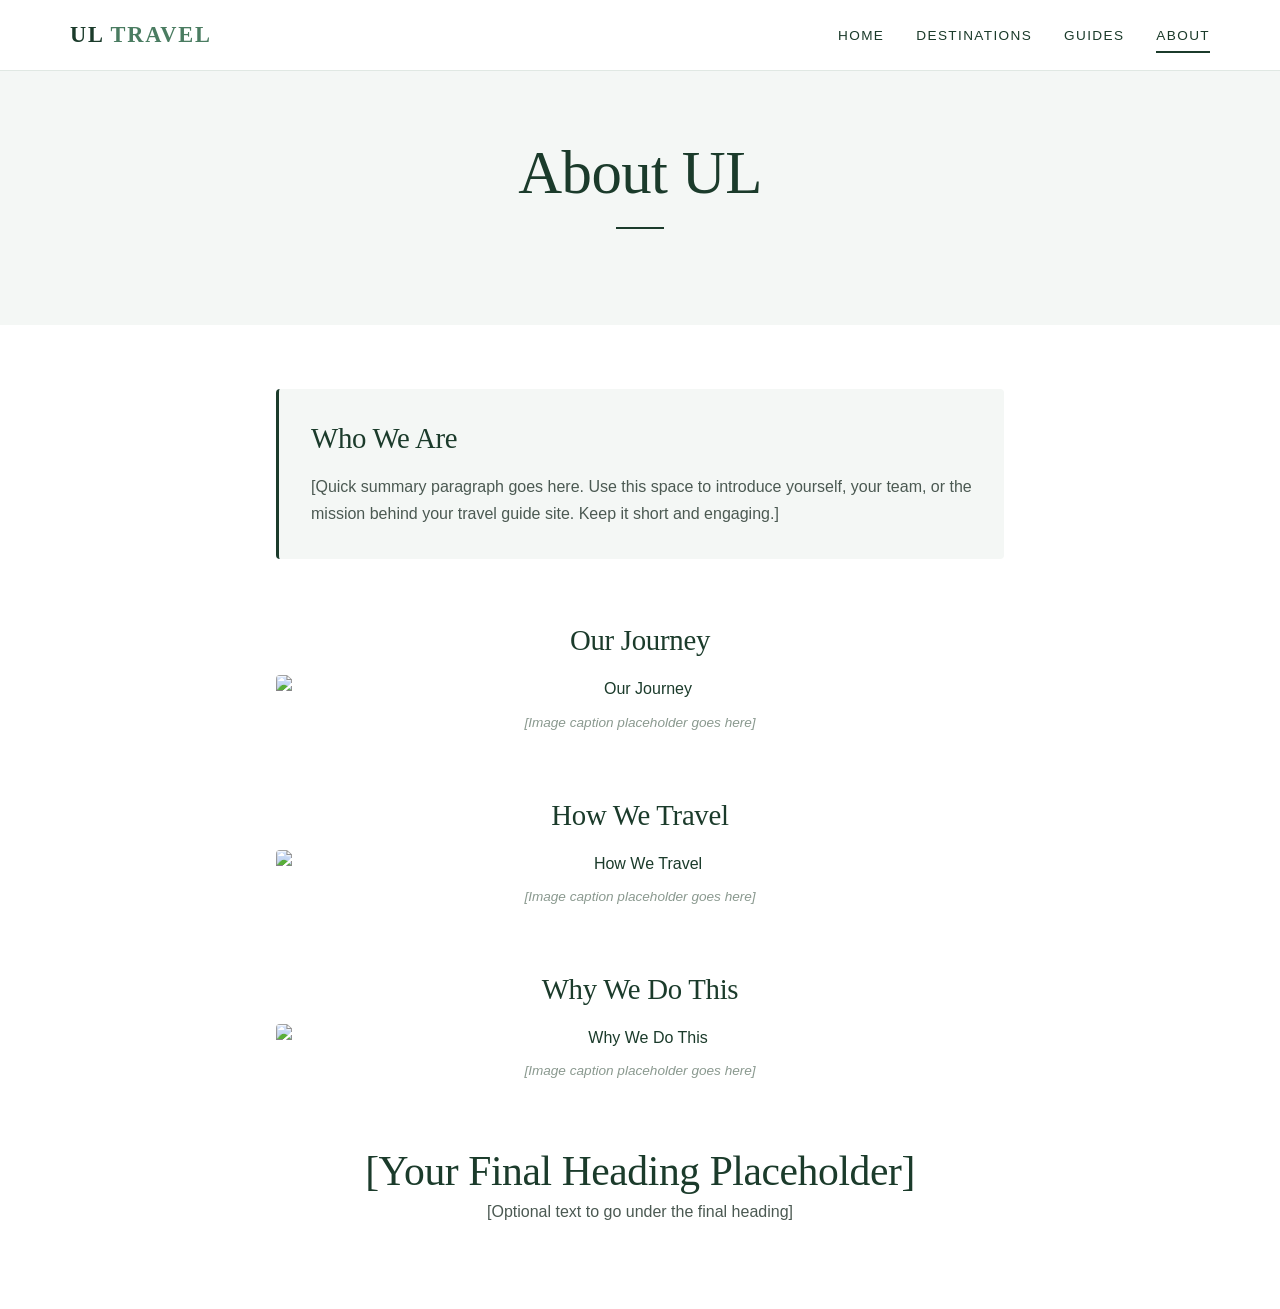
==== about.html @ ec6e269c "Add files via upload" ====
<!DOCTYPE html>
<html lang="en">
<head>
  <meta charset="UTF-8">
  <meta name="viewport" content="width=device-width, initial-scale=1.0">
  <title>About</title>
  <!-- Links back to your dark green theme -->
  <link rel="stylesheet" href="style.css">
  
  <!-- Small custom styles to keep the images and text nicely centered -->
  <style>
    .about-block {
      margin-bottom: var(--space-lg);
      text-align: center;
    }
    
    .about-block img {
      width: 100%;
      max-height: 500px;
      object-fit: cover;
      border-radius: var(--radius);
      margin-bottom: var(--space-xs);
      display: block;
    }

    .about-caption {
      font-size: 0.85rem;
      color: var(--gray-text-light);
      font-style: italic;
    }

    .about-summary {
      background-color: var(--off-white);
      padding: var(--space-md);
      border-radius: var(--radius);
      border-left: 3px solid var(--navy);
      margin-bottom: var(--space-lg);
    }
  </style>
</head>
<body>

  <!-- HEADER / NAVIGATION -->
  <header class="site-header">
    <div class="container site-header__inner">
      <a href="index.html" class="site-logo">UL<span> Travel</span></a>
      <nav>
        <ul class="site-nav">
          <li><a href="index.html">Home</a></li>
          <li><a href="destinations.html">Destinations</a></li>
          <li><a href="guides.html">Guides</a></li>
          <li><a href="about.html" class="active">About</a></li>
        </ul>
      </nav>
    </div>
  </header>

  <!-- PAGE HEADER -->
  <section class="section section--alt">
    <div class="container text-center">
      <h1 class="fade-up">About UL</h1>
      <div class="divider divider--center"></div>
    </div>
  </section>

  <!-- MAIN CONTENT -->
  <section class="section">
    <div class="container container--narrow">
      
      <!-- QUICK SUMMARY -->
      <div class="about-summary">
        <h3 class="mb-sm">Who We Are</h3>
        <p class="mb-0">
          [Quick summary paragraph goes here. Use this space to introduce yourself, your team, or the mission behind your travel guide site. Keep it short and engaging.]
        </p>
      </div>

      <!-- IMAGE BLOCK 1 -->
      <div class="about-block">
        <h3 class="mb-sm">Our Journey</h3>
        <!-- 🖼️ IMAGE PLACEHOLDER 1 -->
        <img src="PATH_TO_IMAGE_1.jpg" alt="Our Journey">
        <!-- 📝 IMAGE CAPTION PLACEHOLDER 1 -->
        <p class="about-caption">[Image caption placeholder goes here]</p>
      </div>

      <!-- IMAGE BLOCK 2 -->
      <div class="about-block">
        <h3 class="mb-sm">How We Travel</h3>
        <!-- 🖼️ IMAGE PLACEHOLDER 2 -->
        <img src="PATH_TO_IMAGE_2.jpg" alt="How We Travel">
        <!-- 📝 IMAGE CAPTION PLACEHOLDER 2 -->
        <p class="about-caption">[Image caption placeholder goes here]</p>
      </div>

      <!-- IMAGE BLOCK 3 -->
      <div class="about-block">
        <h3 class="mb-sm">Why We Do This</h3>
        <!-- 🖼️ IMAGE PLACEHOLDER 3 -->
        <img src="PATH_TO_IMAGE_3.jpg" alt="Why We Do This">
        <!-- 📝 IMAGE CAPTION PLACEHOLDER 3 -->
        <p class="about-caption">[Image caption placeholder goes here]</p>
      </div>

      <!-- FINAL HEADING -->
      <div class="text-center mt-lg">
        <h2>[Your Final Heading Placeholder]</h2>
        <!-- Optional: Add a short paragraph under the final heading if you want -->
        <p class="mt-sm">[Optional text to go under the final heading]</p>
      </div>

    </div>
  </section>

  

</body>
</html>
---- style.css ----
/* ============================================
   TRAVEL GUIDE — Minimalistic Dark Green & White Theme
   External Stylesheet (With Top Bar)
   ============================================ */

/* ---------- CSS Reset & Base ---------- */
*,
*::before,
*::after {
  margin: 0;
  padding: 0;
  box-sizing: border-box;
}

:root {
  /* Colors - Semi-Dark Green Palette */
  --navy: #1b3b2b; /* Main Dark Green */
  --navy-light: #2a5340; /* Lighter Green */
  --navy-muted: #4a7c61; /* Muted/Sage Green */
  --white: #ffffff;
  --off-white: #f4f7f5; /* Very subtle green-tinted white */
  --gray-light: #e0e8e3; /* Green-tinted light gray */
  --gray-text: #4b5952; /* Green-tinted text gray */
  --gray-text-light: #8a998f; /* Green-tinted light text */

  /* Typography */
  --font-heading: 'Georgia', 'Times New Roman', serif;
  --font-body: 'Inter', 'Helvetica Neue', Arial, sans-serif;

  /* Spacing */
  --space-xs: 0.5rem;
  --space-sm: 1rem;
  --space-md: 2rem;
  --space-lg: 4rem;
  --space-xl: 6rem;

  /* Misc */
  --radius: 4px;
  --transition: 0.3s ease;
}

html {
  font-size: 16px;
  scroll-behavior: smooth;
}

body {
  font-family: var(--font-body);
  font-size: 1rem;
  line-height: 1.7;
  color: var(--navy);
  background-color: var(--white);
  -webkit-font-smoothing: antialiased;
  -moz-osx-font-smoothing: grayscale;
}

/* ---------- Typography ---------- */
h1, h2, h3, h4, h5, h6 {
  font-family: var(--font-heading);
  font-weight: 400;
  line-height: 1.25;
  color: var(--navy);
  letter-spacing: -0.01em;
}

h1 { font-size: clamp(2.2rem, 5vw, 3.8rem); }
h2 { font-size: clamp(1.8rem, 3.5vw, 2.6rem); }
h3 { font-size: clamp(1.4rem, 2.5vw, 1.8rem); }
h4 { font-size: 1.2rem; }

p {
  margin-bottom: 1.25rem;
  color: var(--gray-text);
}

a {
  color: var(--navy);
  text-decoration: none;
  transition: color var(--transition);
}

a:hover {
  color: var(--navy-muted);
}

/* ---------- Layout ---------- */
.container {
  width: 100%;
  max-width: 1140px;
  margin: 0 auto;
  padding: 0 var(--space-sm);
}

.container--narrow {
  max-width: 760px;
}

.section {
  padding: var(--space-lg) 0;
}

.section--alt {
  background-color: var(--off-white);
}

/* ---------- Top Bar (Screenshot Style) ---------- */
.top-bar {
  background-color: var(--navy);
  border-bottom: 1px solid rgba(255, 255, 255, 0.1);
  padding: 1rem 0;
}

.top-bar__inner {
  display: flex;
  align-items: center;
  gap: 1.25rem;
}

.top-bar__back {
  display: flex;
  align-items: center;
  justify-content: center;
  width: 36px;
  height: 36px;
  border-radius: 50%;
  background-color: rgba(255, 255, 255, 0.05);
  color: var(--white);
  transition: background-color var(--transition);
}

.top-bar__back:hover {
  background-color: rgba(255, 255, 255, 0.15);
}

.top-bar__text {
  display: flex;
  flex-direction: column;
  line-height: 1.2;
}

.top-bar__title {
  font-family: var(--font-body);
  font-size: 1.1rem;
  font-weight: 600;
  color: var(--white);
  margin: 0;
}

.top-bar__subtitle {
  font-size: 0.85rem;
  color: rgba(255, 255, 255, 0.6);
  margin-top: 2px;
}

/* ---------- Header / Navigation ---------- */
.site-header {
  position: sticky;
  top: 0;
  z-index: 100;
  background-color: var(--white);
  border-bottom: 1px solid var(--gray-light);
  backdrop-filter: blur(8px);
}

.site-header__inner {
  display: flex;
  align-items: center;
  justify-content: space-between;
  padding: var(--space-sm) 0;
}

.site-logo {
  font-family: var(--font-heading);
  font-size: 1.4rem;
  font-weight: 700;
  color: var(--navy);
  letter-spacing: 0.08em;
  text-transform: uppercase;
}

.site-logo span {
  color: var(--navy-muted);
}

.site-nav {
  display: flex;
  gap: var(--space-md);
  list-style: none;
}

.site-nav a {
  font-size: 0.85rem;
  font-weight: 500;
  letter-spacing: 0.1em;
  text-transform: uppercase;
  color: var(--navy);
  padding: var(--space-xs) 0;
  border-bottom: 2px solid transparent;
  transition: border-color var(--transition), color var(--transition);
}

.site-nav a:hover,
.site-nav a.active {
  border-bottom-color: var(--navy);
}

/* Mobile nav toggle (hidden on desktop) */
.nav-toggle {
  display: none;
  background: none;
  border: none;
  font-size: 1.5rem;
  color: var(--navy);
  cursor: pointer;
}

@media (max-width: 768px) {
  .site-nav {
    display: none;
    flex-direction: column;
    position: absolute;
    top: 100%;
    left: 0;
    right: 0;
    background: var(--white);
    border-bottom: 1px solid var(--gray-light);
    padding: var(--space-sm);
    gap: var(--space-sm);
  }

  .site-nav.open {
    display: flex;
  }

  .nav-toggle {
    display: block;
  }
}

/* ---------- Hero ---------- */
.hero {
  position: relative;
  display: flex;
  align-items: center;
  justify-content: center;
  text-align: center;
  min-height: 70vh;
  padding: var(--space-xl) var(--space-sm);
  background-color: var(--navy);
  color: var(--white);
  overflow: hidden;
}

.hero__bg {
  position: absolute;
  inset: 0;
  background-size: cover;
  background-position: center;
  opacity: 0.35;
}

.hero__content {
  position: relative;
  z-index: 1;
  max-width: 720px;
}

.hero h1 {
  color: var(--white);
  margin-bottom: var(--space-sm);
}

.hero p {
  color: rgba(255, 255, 255, 0.8);
  font-size: 1.15rem;
  max-width: 560px;
  margin: 0 auto var(--space-md);
}

/* ---------- Buttons ---------- */
.btn {
  display: inline-block;
  padding: 0.85rem 2.2rem;
  font-family: var(--font-body);
  font-size: 0.85rem;
  font-weight: 600;
  letter-spacing: 0.12em;
  text-transform: uppercase;
  text-align: center;
  border: 2px solid transparent;
  border-radius: var(--radius);
  cursor: pointer;
  transition: all var(--transition);
}

.btn--primary {
  background-color: var(--white);
  color: var(--navy);
  border-color: var(--white);
}

.btn--primary:hover {
  background-color: transparent;
  color: var(--white);
}

.btn--outline {
  background-color: transparent;
  color: var(--white);
  border-color: var(--white);
}

.btn--outline:hover {
  background-color: var(--white);
  color: var(--navy);
}

.btn--navy {
  background-color: var(--navy);
  color: var(--white);
  border-color: var(--navy);
}

.btn--navy:hover {
  background-color: transparent;
  color: var(--navy);
}

.btn--ghost {
  background-color: transparent;
  color: var(--navy);
  border-color: var(--navy);
}

.btn--ghost:hover {
  background-color: var(--navy);
  color: var(--white);
}

/* ---------- Cards ---------- */
.card-grid {
  display: grid;
  grid-template-columns: repeat(auto-fill, minmax(300px, 1fr));
  gap: var(--space-md);
}

.card {
  background: var(--white);
  border: 1px solid var(--gray-light);
  border-radius: var(--radius);
  overflow: hidden;
  transition: box-shadow var(--transition), transform var(--transition);
}

.card:hover {
  box-shadow: 0 12px 32px rgba(27, 59, 43, 0.08); /* Updated to green tint */
  transform: translateY(-4px);
}

.card__image {
  width: 100%;
  aspect-ratio: 3 / 2;
  object-fit: cover;
  display: block;
}

.card__body {
  padding: var(--space-sm) var(--space-sm) var(--space-md);
}

.card__category {
  display: inline-block;
  font-size: 0.7rem;
  font-weight: 600;
  letter-spacing: 0.14em;
  text-transform: uppercase;
  color: var(--navy-muted);
  margin-bottom: var(--space-xs);
}

.card__title {
  font-family: var(--font-heading);
  font-size: 1.3rem;
  margin-bottom: var(--space-xs);
}

.card__text {
  font-size: 0.92rem;
  color: var(--gray-text);
  margin-bottom: var(--space-sm);
}

.card__link {
  font-size: 0.8rem;
  font-weight: 600;
  letter-spacing: 0.1em;
  text-transform: uppercase;
  color: var(--navy);
  border-bottom: 1px solid var(--navy);
  padding-bottom: 2px;
  transition: opacity var(--transition);
}

.card__link:hover {
  opacity: 0.6;
}

/* ---------- Guide Feature / Split Layout ---------- */
.feature {
  display: grid;
  grid-template-columns: 1fr 1fr;
  gap: var(--space-lg);
  align-items: center;
}

.feature--reverse .feature__media {
  order: -1;
}

.feature__media img {
  width: 100%;
  height: 100%;
  object-fit: cover;
  border-radius: var(--radius);
  display: block;
}

.feature__content h2 {
  margin-bottom: var(--space-sm);
}

@media (max-width: 768px) {
  .feature {
    grid-template-columns: 1fr;
  }
  .feature--reverse .feature__media {
    order: 0;
  }
}

/* ---------- Quote / Highlight ---------- */
.quote {
  border-left: 3px solid var(--navy);
  padding: var(--space-sm) var(--space-md);
  margin: var(--space-md) 0;
  font-family: var(--font-heading);
  font-size: 1.25rem;
  font-style: italic;
  color: var(--navy);
  background-color: var(--off-white);
  border-radius: 0 var(--radius) var(--radius) 0;
}

/* ---------- Tags / Pills ---------- */
.tag-list {
  display: flex;
  flex-wrap: wrap;
  gap: var(--space-xs);
  list-style: none;
}

.tag {
  display: inline-block;
  padding: 0.35rem 0.9rem;
  font-size: 0.75rem;
  font-weight: 500;
  letter-spacing: 0.05em;
  color: var(--navy);
  background-color: var(--off-white);
  border: 1px solid var(--gray-light);
  border-radius: 100px;
  transition: background-color var(--transition);
}

.tag:hover {
  background-color: var(--gray-light);
}

/* ---------- Forms ---------- */
.form-group {
  margin-bottom: var(--space-sm);
}

.form-group label {
  display: block;
  font-size: 0.8rem;
  font-weight: 600;
  letter-spacing: 0.08em;
  text-transform: uppercase;
  color: var(--navy);
  margin-bottom: var(--space-xs);
}

.form-control {
  width: 100%;
  padding: 0.85rem 1rem;
  font-family: var(--font-body);
  font-size: 0.95rem;
  color: var(--navy);
  background-color: var(--white);
  border: 1px solid var(--gray-light);
  border-radius: var(--radius);
  transition: border-color var(--transition), box-shadow var(--transition);
}

.form-control:focus {
  outline: none;
  border-color: var(--navy);
  box-shadow: 0 0 0 3px rgba(27, 59, 43, 0.08); /* Updated to green tint */
}

.form-control::placeholder {
  color: var(--gray-text-light);
}


/* ---------- Utility ---------- */
.text-center { text-align: center; }
.text-white { color: var(--white); }
.mb-0 { margin-bottom: 0; }
.mb-sm { margin-bottom: var(--space-sm); }
.mb-md { margin-bottom: var(--space-md); }
.mb-lg { margin-bottom: var(--space-lg); }
.mt-md { margin-top: var(--space-md); }
.mt-lg { margin-top: var(--space-lg); }

.divider {
  width: 48px;
  height: 2px;
  background-color: var(--navy);
  margin: var(--space-sm) 0 var(--space-md);
}

.divider--center {
  margin-left: auto;
  margin-right: auto;
}

/* ---------- Animations ---------- */
@keyframes fadeUp {
  from {
    opacity: 0;
    transform: translateY(20px);
  }
  to {
    opacity: 1;
    transform: translateY(0);
  }
}

.fade-up {
  animation: fadeUp 0.7s ease forwards;
}

.fade-up--delay {
  animation-delay: 0.2s;
  opacity: 0;
}

/* ---------- Print ---------- */
@media print {
  .site-header,
  .site-footer,
  .top-bar,
  .btn,
  .nav-toggle {
    display: none;
  }
  body {
    color: #000;
    background: #fff;
  }
}
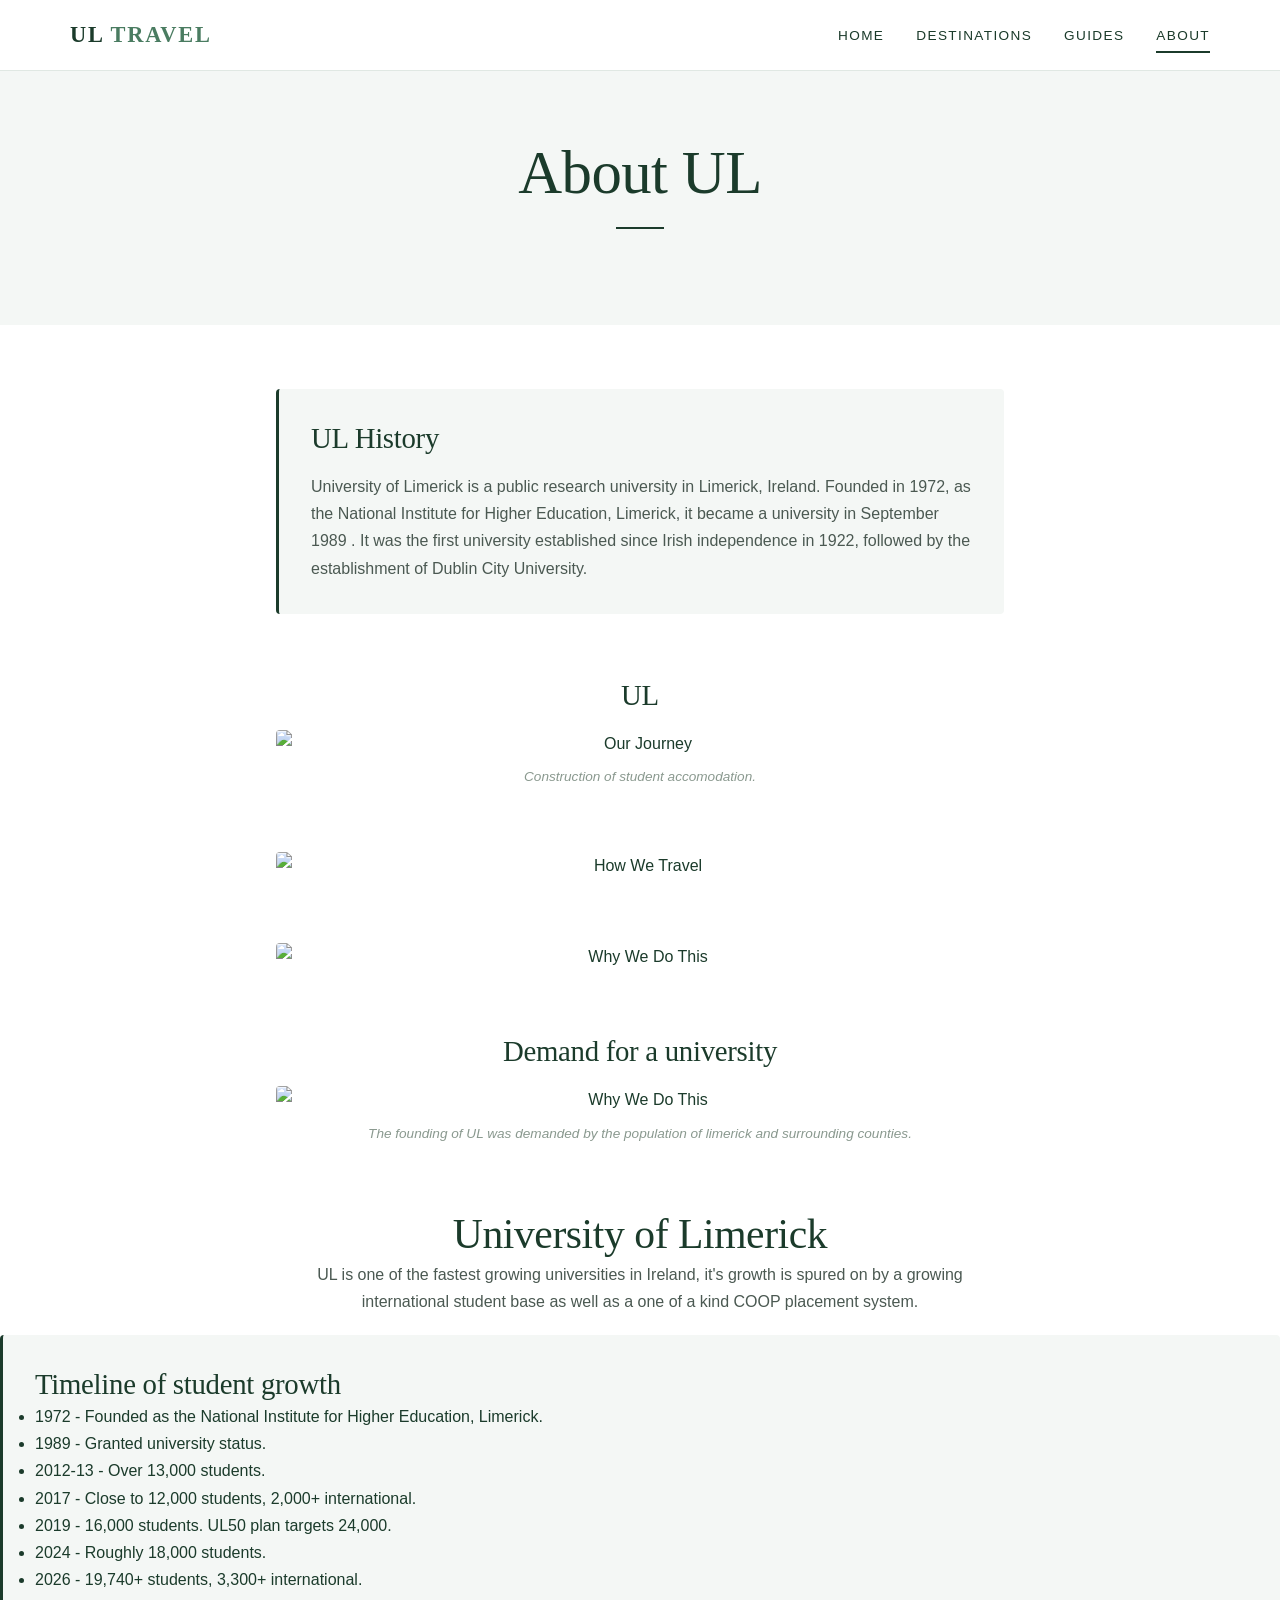
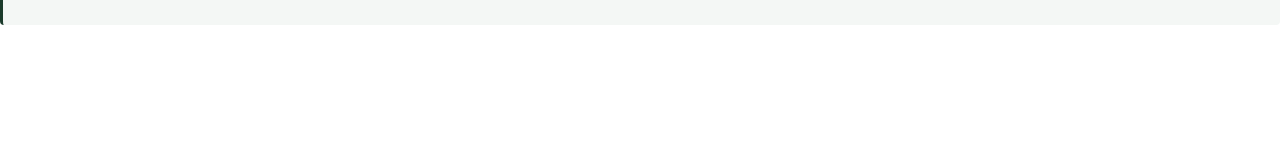
==== commit b81f1959: "Add About page for University of Limerick This HTML file contains the structure and content for the " ====
--- a/about.html
+++ b/about.html
@@ -1,118 +1,134 @@
-<!DOCTYPE html>
-<html lang="en">
-<head>
-  <meta charset="UTF-8">
-  <meta name="viewport" content="width=device-width, initial-scale=1.0">
-  <title>About</title>
-  <!-- Links back to your dark green theme -->
-  <link rel="stylesheet" href="style.css">
-  
-  <!-- Small custom styles to keep the images and text nicely centered -->
-  <style>
-    .about-block {
-      margin-bottom: var(--space-lg);
-      text-align: center;
-    }
-    
-    .about-block img {
-      width: 100%;
-      max-height: 500px;
-      object-fit: cover;
-      border-radius: var(--radius);
-      margin-bottom: var(--space-xs);
-      display: block;
-    }
-
-    .about-caption {
-      font-size: 0.85rem;
-      color: var(--gray-text-light);
-      font-style: italic;
-    }
-
-    .about-summary {
-      background-color: var(--off-white);
-      padding: var(--space-md);
-      border-radius: var(--radius);
-      border-left: 3px solid var(--navy);
-      margin-bottom: var(--space-lg);
-    }
-  </style>
-</head>
-<body>
-
-  <!-- HEADER / NAVIGATION -->
-  <header class="site-header">
-    <div class="container site-header__inner">
-      <a href="index.html" class="site-logo">UL<span> Travel</span></a>
-      <nav>
-        <ul class="site-nav">
-          <li><a href="index.html">Home</a></li>
-          <li><a href="destinations.html">Destinations</a></li>
-          <li><a href="guides.html">Guides</a></li>
-          <li><a href="about.html" class="active">About</a></li>
-        </ul>
-      </nav>
-    </div>
-  </header>
-
-  <!-- PAGE HEADER -->
-  <section class="section section--alt">
-    <div class="container text-center">
-      <h1 class="fade-up">About UL</h1>
-      <div class="divider divider--center"></div>
-    </div>
-  </section>
-
-  <!-- MAIN CONTENT -->
-  <section class="section">
-    <div class="container container--narrow">
-      
-      <!-- QUICK SUMMARY -->
-      <div class="about-summary">
-        <h3 class="mb-sm">Who We Are</h3>
-        <p class="mb-0">
-          [Quick summary paragraph goes here. Use this space to introduce yourself, your team, or the mission behind your travel guide site. Keep it short and engaging.]
-        </p>
-      </div>
-
-      <!-- IMAGE BLOCK 1 -->
-      <div class="about-block">
-        <h3 class="mb-sm">Our Journey</h3>
-        <!-- 🖼️ IMAGE PLACEHOLDER 1 -->
-        <img src="PATH_TO_IMAGE_1.jpg" alt="Our Journey">
-        <!-- 📝 IMAGE CAPTION PLACEHOLDER 1 -->
-        <p class="about-caption">[Image caption placeholder goes here]</p>
-      </div>
-
-      <!-- IMAGE BLOCK 2 -->
-      <div class="about-block">
-        <h3 class="mb-sm">How We Travel</h3>
-        <!-- 🖼️ IMAGE PLACEHOLDER 2 -->
-        <img src="PATH_TO_IMAGE_2.jpg" alt="How We Travel">
-        <!-- 📝 IMAGE CAPTION PLACEHOLDER 2 -->
-        <p class="about-caption">[Image caption placeholder goes here]</p>
-      </div>
-
-      <!-- IMAGE BLOCK 3 -->
-      <div class="about-block">
-        <h3 class="mb-sm">Why We Do This</h3>
-        <!-- 🖼️ IMAGE PLACEHOLDER 3 -->
-        <img src="PATH_TO_IMAGE_3.jpg" alt="Why We Do This">
-        <!-- 📝 IMAGE CAPTION PLACEHOLDER 3 -->
-        <p class="about-caption">[Image caption placeholder goes here]</p>
-      </div>
-
-      <!-- FINAL HEADING -->
-      <div class="text-center mt-lg">
-        <h2>[Your Final Heading Placeholder]</h2>
-        <!-- Optional: Add a short paragraph under the final heading if you want -->
-        <p class="mt-sm">[Optional text to go under the final heading]</p>
-      </div>
-
-    </div>
-  </section>
-
-  
-
-</body>
-</html>+<!DOCTYPE html>
+<html lang="en">
+<head>
+  <meta charset="UTF-8">
+  <meta name="viewport" content="width=device-width, initial-scale=1.0">
+  <title>About</title>
+  <!-- Links back to your dark green theme -->
+  <link rel="stylesheet" href="style.css">
+  
+  <!-- Small custom styles to keep the images and text nicely centered -->
+  <style>
+    .about-block {
+      margin-bottom: var(--space-lg);
+      text-align: center;
+    }
+    
+    .about-block img {
+      width: 100%;
+      max-height: 500px;
+      object-fit: cover;
+      border-radius: var(--radius);
+      margin-bottom: var(--space-xs);
+      display: block;
+    }
+
+    .about-caption {
+      font-size: 0.85rem;
+      color: var(--gray-text-light);
+      font-style: italic;
+    }
+
+    .about-summary {
+      background-color: var(--off-white);
+      padding: var(--space-md);
+      border-radius: var(--radius);
+      border-left: 3px solid var(--navy);
+      margin-bottom: var(--space-lg);
+    }
+
+    .list {
+      background-color: var(--off-white);
+      padding: var(--space-md);
+      border-radius: var(--radius);
+      border-left: 3px solid var(--navy);
+      margin-bottom: var(--space-lg);
+    }
+  </style>
+</head>
+<body>
+
+  <!-- HEADER / NAVIGATION -->
+  <header class="site-header">
+    <div class="container site-header__inner">
+      <a href="index.html" class="site-logo">UL<span> Travel</span></a>
+      <nav>
+        <ul class="site-nav">
+          <li><a href="index.html">Home</a></li>
+          <li><a href="destinations.html">Destinations</a></li>
+          <li><a href="guides.html">Guides</a></li>
+          <li><a href="about.html" class="active">About</a></li>
+        </ul>
+      </nav>
+    </div>
+  </header>
+
+  <!-- PAGE HEADER -->
+  <section class="section section--alt">
+    <div class="container text-center">
+      <h1 class="fade-up">About UL</h1>
+      <div class="divider divider--center"></div>
+    </div>
+  </section>
+
+  <!-- MAIN CONTENT -->
+  <section class="section">
+    <div class="container container--narrow">
+      
+      <!-- QUICK SUMMARY -->
+      <div class="about-summary">
+        <h3 class="mb-sm">UL History</h3>
+        <p class="mb-0">
+          University of Limerick is a public research university in Limerick, Ireland. Founded in 1972, as the National Institute for Higher Education, Limerick, it became a university in September 1989 . It was the first university established since Irish independence in 1922, followed by the establishment of Dublin City University.
+        </p>
+      </div>
+
+      <!-- IMAGE BLOCK 1 -->
+      <div class="about-block">
+        <h3 class="mb-sm">UL</h3>
+        <img src="C:\Users\aidan\Downloads\Media_About\newOldUL.png" alt="Our Journey">
+        <p class="about-caption">Construction of student accomodation.</p>
+      </div>
+
+      <!-- IMAGE BLOCK 2 -->
+      <div class="about-block">
+        <img src="C:\Users\aidan\Downloads\Media_About\oldUL.png" alt="How We Travel">
+      </div>
+
+      <!-- IMAGE BLOCK 3 -->
+      <div class="about-block">
+        <img src="C:\Users\aidan\Downloads\Media_About\oldUL2.jpg" alt="Why We Do This">
+      </div>
+
+      <!-- IMAGE BLOCK 4 -->
+      <div class="about-block">
+        <h3 class="mb-sm">Demand for a university</h3>
+        <img src="C:\Users\aidan\Downloads\Media_About\UniversityDemand.jpg" alt="Why We Do This">
+        <p class="about-caption">The founding of UL was demanded by the population of limerick and surrounding counties.</p>
+      </div>
+
+      <!-- FINAL HEADING -->
+      <div class="text-center mt-lg">
+        <h2>University of Limerick</h2>
+        <p class="mt-sm">UL is one of the fastest growing universities in Ireland, it's growth is spured on by a growing international student base as well as a one of a kind COOP placement system.</p>
+      </div>
+
+    </div>
+    <div class="list">
+      <h3>Timeline of student growth</h3>
+      <ul>
+        <li>1972 - Founded as the National Institute for Higher Education, Limerick.</li>
+        <li>1989 - Granted university status.</li>
+        <li>2012-13 - Over 13,000 students.</li>
+        <li>2017 - Close to 12,000 students, 2,000+ international.</li>
+        <li>2019 - 16,000 students. UL50 plan targets 24,000.</li>
+        <li>2024 - Roughly 18,000 students.</li>
+        <li>2026 - 19,740+ students, 3,300+ international.</li>
+      </ul>
+    </div>
+  </section>
+
+  
+
+</body>
+</html>
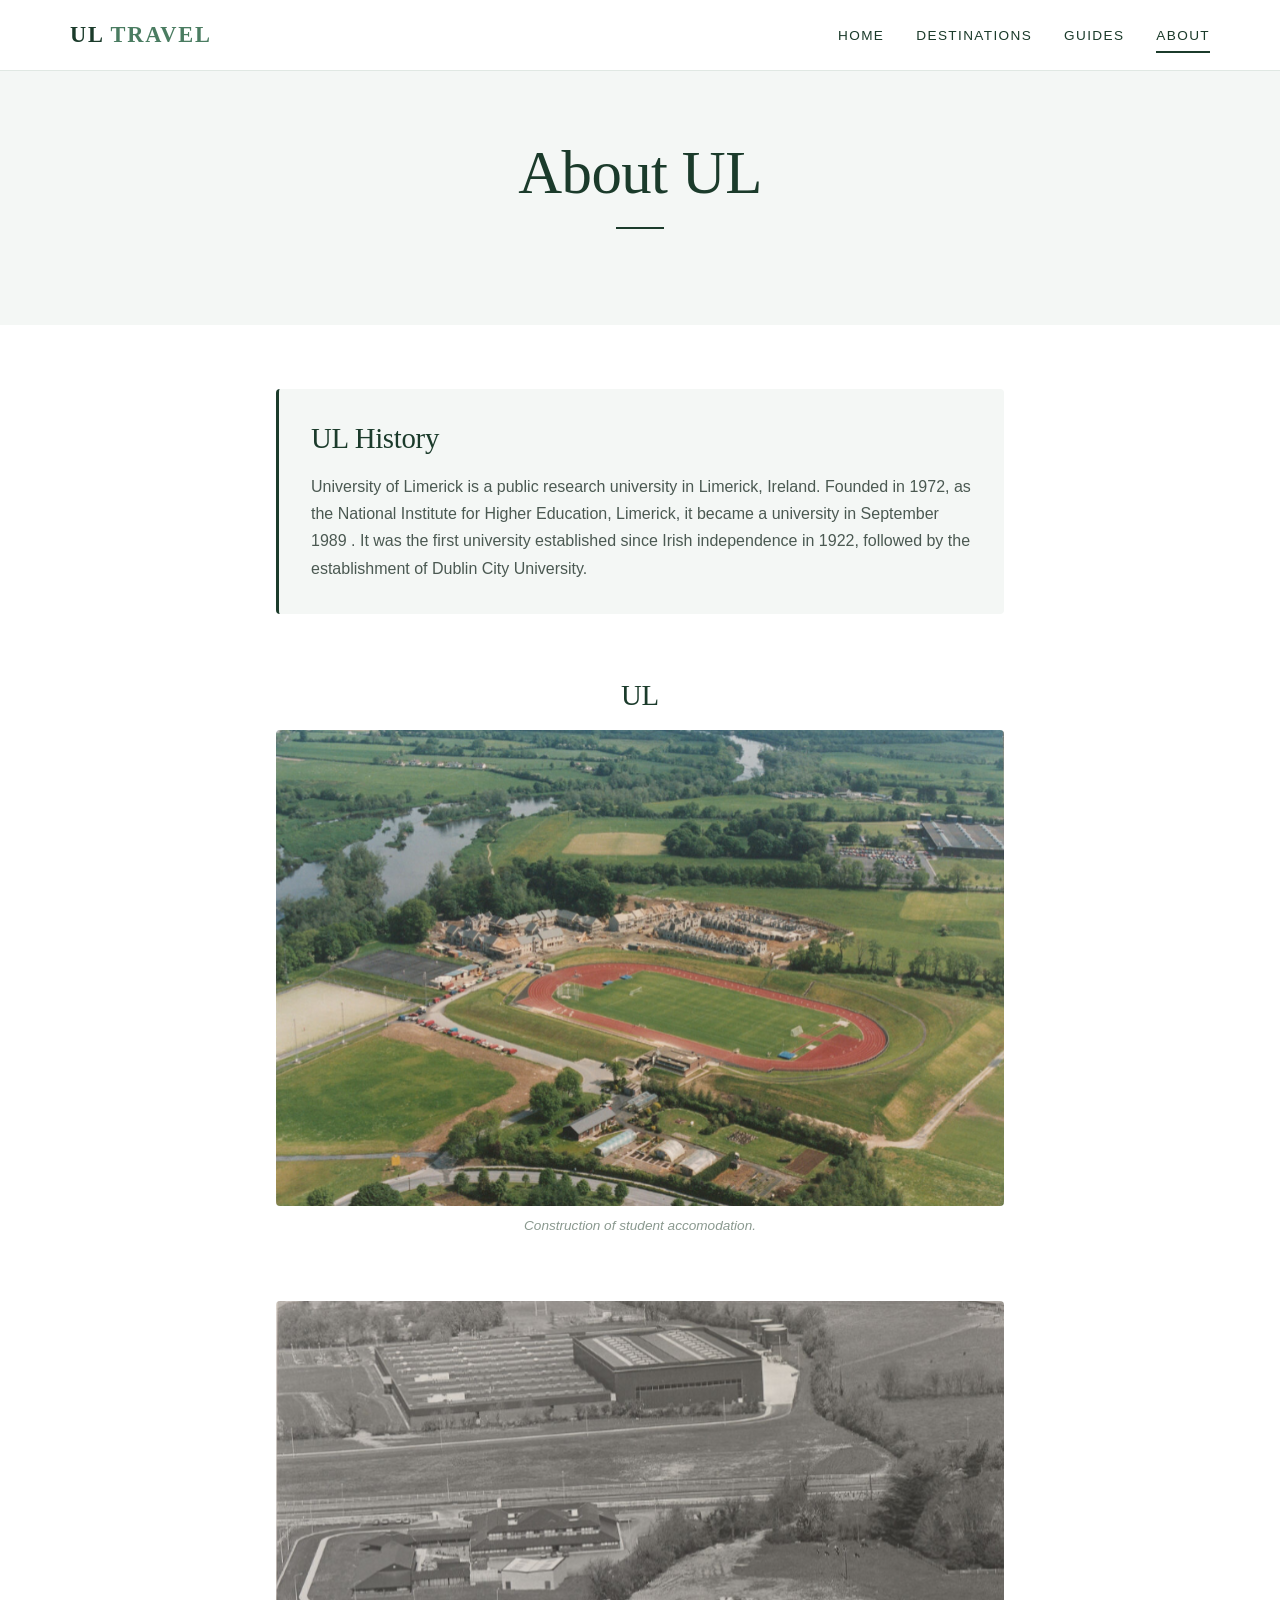
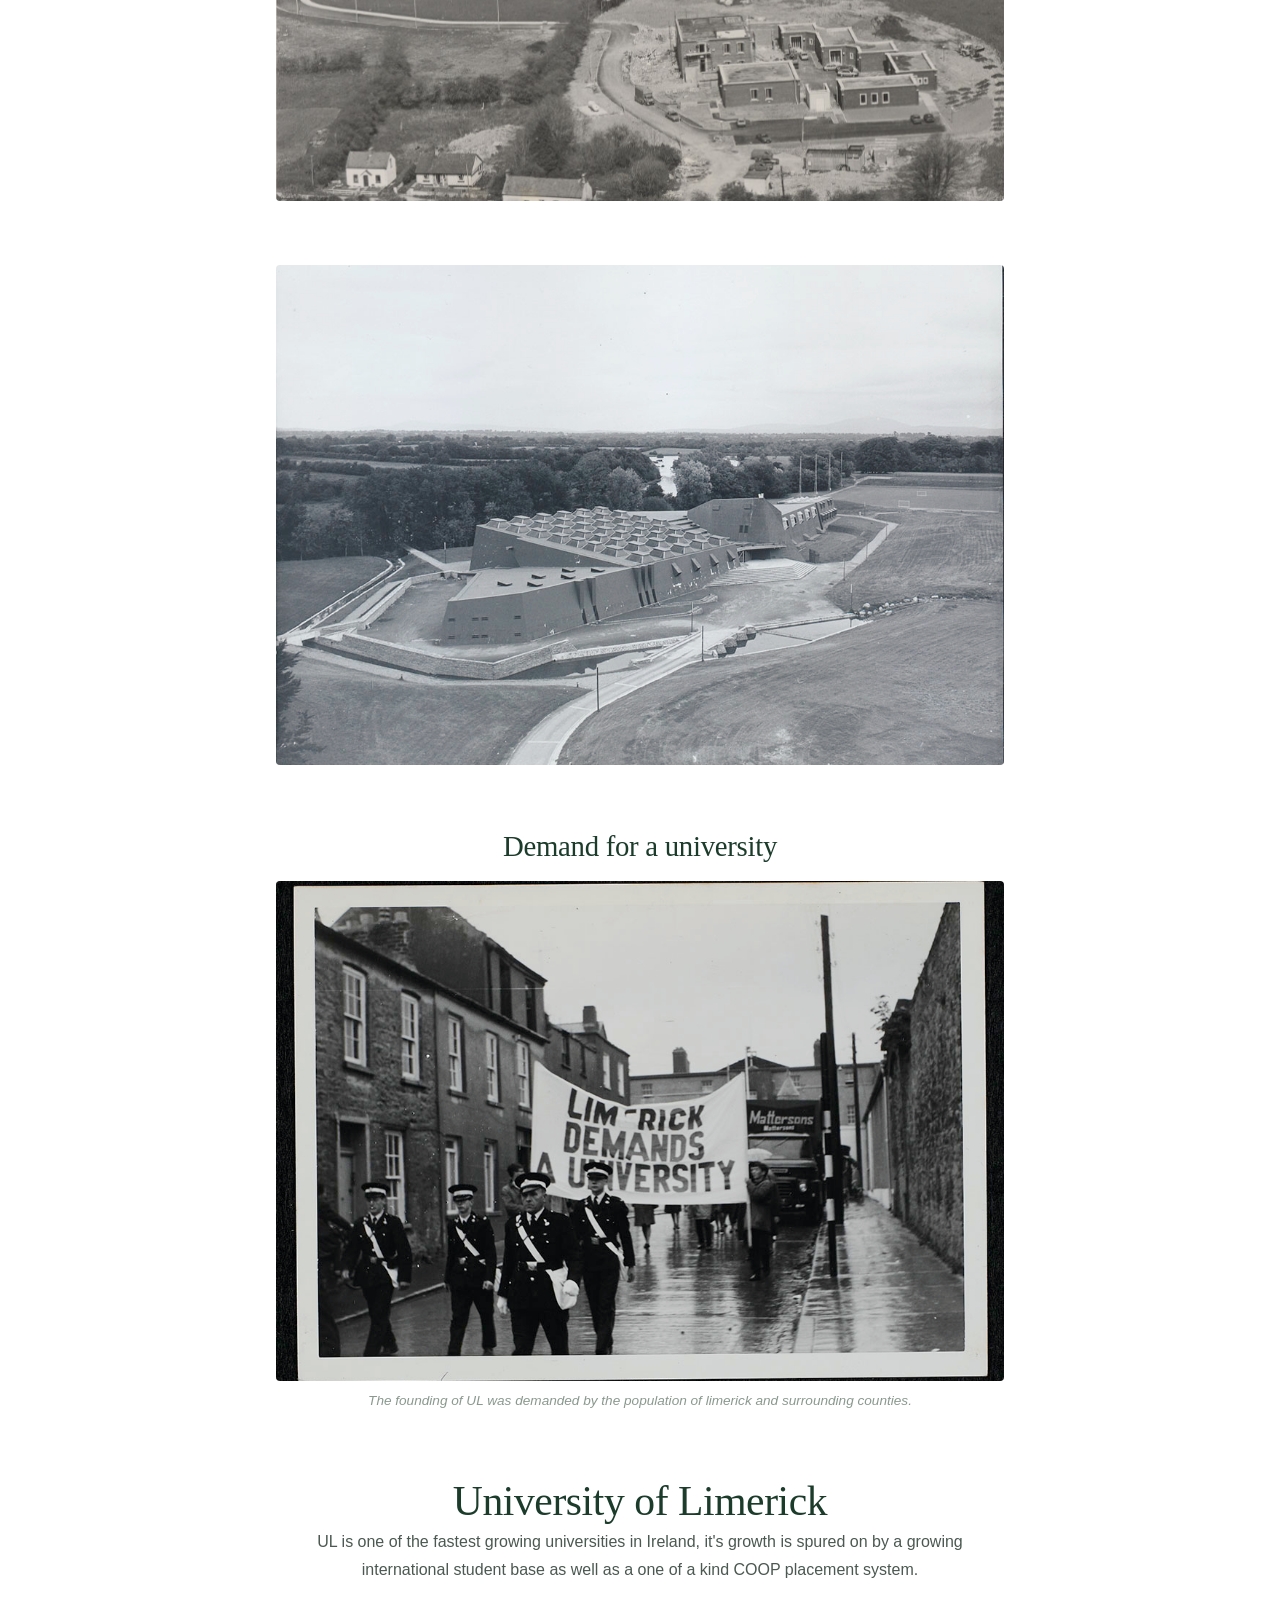
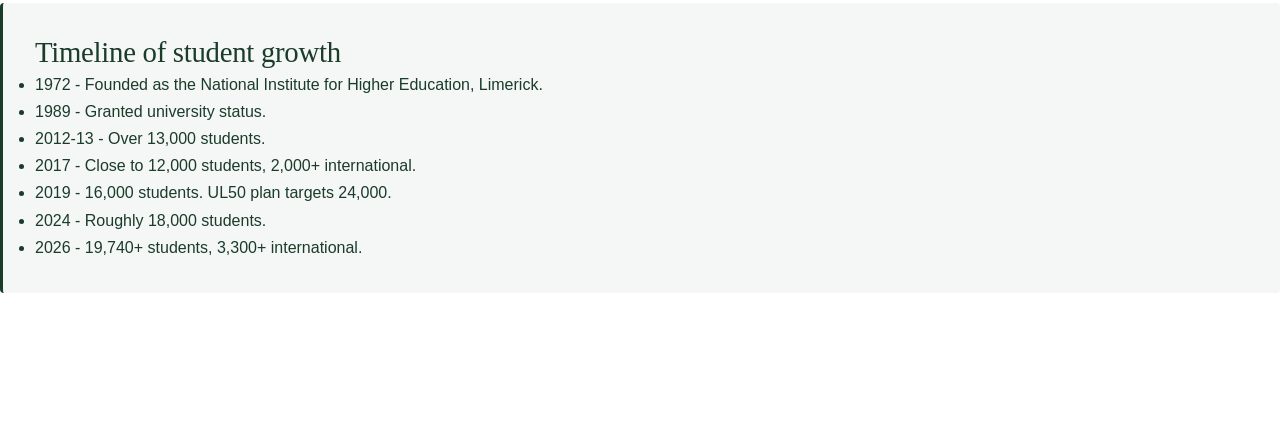
==== commit 21a502d4: "Add files via upload" ====
--- a/about.html
+++ b/about.html
@@ -1,134 +1,134 @@
-<!DOCTYPE html>
-<html lang="en">
-<head>
-  <meta charset="UTF-8">
-  <meta name="viewport" content="width=device-width, initial-scale=1.0">
-  <title>About</title>
-  <!-- Links back to your dark green theme -->
-  <link rel="stylesheet" href="style.css">
-  
-  <!-- Small custom styles to keep the images and text nicely centered -->
-  <style>
-    .about-block {
-      margin-bottom: var(--space-lg);
-      text-align: center;
-    }
-    
-    .about-block img {
-      width: 100%;
-      max-height: 500px;
-      object-fit: cover;
-      border-radius: var(--radius);
-      margin-bottom: var(--space-xs);
-      display: block;
-    }
-
-    .about-caption {
-      font-size: 0.85rem;
-      color: var(--gray-text-light);
-      font-style: italic;
-    }
-
-    .about-summary {
-      background-color: var(--off-white);
-      padding: var(--space-md);
-      border-radius: var(--radius);
-      border-left: 3px solid var(--navy);
-      margin-bottom: var(--space-lg);
-    }
-
-    .list {
-      background-color: var(--off-white);
-      padding: var(--space-md);
-      border-radius: var(--radius);
-      border-left: 3px solid var(--navy);
-      margin-bottom: var(--space-lg);
-    }
-  </style>
-</head>
-<body>
-
-  <!-- HEADER / NAVIGATION -->
-  <header class="site-header">
-    <div class="container site-header__inner">
-      <a href="index.html" class="site-logo">UL<span> Travel</span></a>
-      <nav>
-        <ul class="site-nav">
-          <li><a href="index.html">Home</a></li>
-          <li><a href="destinations.html">Destinations</a></li>
-          <li><a href="guides.html">Guides</a></li>
-          <li><a href="about.html" class="active">About</a></li>
-        </ul>
-      </nav>
-    </div>
-  </header>
-
-  <!-- PAGE HEADER -->
-  <section class="section section--alt">
-    <div class="container text-center">
-      <h1 class="fade-up">About UL</h1>
-      <div class="divider divider--center"></div>
-    </div>
-  </section>
-
-  <!-- MAIN CONTENT -->
-  <section class="section">
-    <div class="container container--narrow">
-      
-      <!-- QUICK SUMMARY -->
-      <div class="about-summary">
-        <h3 class="mb-sm">UL History</h3>
-        <p class="mb-0">
-          University of Limerick is a public research university in Limerick, Ireland. Founded in 1972, as the National Institute for Higher Education, Limerick, it became a university in September 1989 . It was the first university established since Irish independence in 1922, followed by the establishment of Dublin City University.
-        </p>
-      </div>
-
-      <!-- IMAGE BLOCK 1 -->
-      <div class="about-block">
-        <h3 class="mb-sm">UL</h3>
-        <img src="C:\Users\aidan\Downloads\Media_About\newOldUL.png" alt="Our Journey">
-        <p class="about-caption">Construction of student accomodation.</p>
-      </div>
-
-      <!-- IMAGE BLOCK 2 -->
-      <div class="about-block">
-        <img src="C:\Users\aidan\Downloads\Media_About\oldUL.png" alt="How We Travel">
-      </div>
-
-      <!-- IMAGE BLOCK 3 -->
-      <div class="about-block">
-        <img src="C:\Users\aidan\Downloads\Media_About\oldUL2.jpg" alt="Why We Do This">
-      </div>
-
-      <!-- IMAGE BLOCK 4 -->
-      <div class="about-block">
-        <h3 class="mb-sm">Demand for a university</h3>
-        <img src="C:\Users\aidan\Downloads\Media_About\UniversityDemand.jpg" alt="Why We Do This">
-        <p class="about-caption">The founding of UL was demanded by the population of limerick and surrounding counties.</p>
-      </div>
-
-      <!-- FINAL HEADING -->
-      <div class="text-center mt-lg">
-        <h2>University of Limerick</h2>
-        <p class="mt-sm">UL is one of the fastest growing universities in Ireland, it's growth is spured on by a growing international student base as well as a one of a kind COOP placement system.</p>
-      </div>
-
-    </div>
-    <div class="list">
-      <h3>Timeline of student growth</h3>
-      <ul>
-        <li>1972 - Founded as the National Institute for Higher Education, Limerick.</li>
-        <li>1989 - Granted university status.</li>
-        <li>2012-13 - Over 13,000 students.</li>
-        <li>2017 - Close to 12,000 students, 2,000+ international.</li>
-        <li>2019 - 16,000 students. UL50 plan targets 24,000.</li>
-        <li>2024 - Roughly 18,000 students.</li>
-        <li>2026 - 19,740+ students, 3,300+ international.</li>
-      </ul>
-    </div>
-  </section>
-
-  
-
-</body>
-</html>
+<!DOCTYPE html>
+<html lang="en">
+<head>
+  <meta charset="UTF-8">
+  <meta name="viewport" content="width=device-width, initial-scale=1.0">
+  <title>About</title>
+  <!-- Links back to your dark green theme -->
+  <link rel="stylesheet" href="style.css">
+  
+  <!-- Small custom styles to keep the images and text nicely centered -->
+  <style>
+    .about-block {
+      margin-bottom: var(--space-lg);
+      text-align: center;
+    }
+    
+    .about-block img {
+      width: 100%;
+      max-height: 500px;
+      object-fit: cover;
+      border-radius: var(--radius);
+      margin-bottom: var(--space-xs);
+      display: block;
+    }
+
+    .about-caption {
+      font-size: 0.85rem;
+      color: var(--gray-text-light);
+      font-style: italic;
+    }
+
+    .about-summary {
+      background-color: var(--off-white);
+      padding: var(--space-md);
+      border-radius: var(--radius);
+      border-left: 3px solid var(--navy);
+      margin-bottom: var(--space-lg);
+    }
+
+    .list {
+      background-color: var(--off-white);
+      padding: var(--space-md);
+      border-radius: var(--radius);
+      border-left: 3px solid var(--navy);
+      margin-bottom: var(--space-lg);
+    }
+  </style>
+</head>
+<body>
+
+  <!-- HEADER / NAVIGATION -->
+  <header class="site-header">
+    <div class="container site-header__inner">
+      <a href="index.html" class="site-logo">UL<span> Travel</span></a>
+      <nav>
+        <ul class="site-nav">
+          <li><a href="index.html">Home</a></li>
+          <li><a href="destinations.html">Destinations</a></li>
+          <li><a href="guides.html">Guides</a></li>
+          <li><a href="about.html" class="active">About</a></li>
+        </ul>
+      </nav>
+    </div>
+  </header>
+
+  <!-- PAGE HEADER -->
+  <section class="section section--alt">
+    <div class="container text-center">
+      <h1 class="fade-up">About UL</h1>
+      <div class="divider divider--center"></div>
+    </div>
+  </section>
+
+  <!-- MAIN CONTENT -->
+  <section class="section">
+    <div class="container container--narrow">
+      
+      <!-- QUICK SUMMARY -->
+      <div class="about-summary">
+        <h3 class="mb-sm">UL History</h3>
+        <p class="mb-0">
+          University of Limerick is a public research university in Limerick, Ireland. Founded in 1972, as the National Institute for Higher Education, Limerick, it became a university in September 1989 . It was the first university established since Irish independence in 1922, followed by the establishment of Dublin City University.
+        </p>
+      </div>
+
+      <!-- IMAGE BLOCK 1 -->
+      <div class="about-block">
+        <h3 class="mb-sm">UL</h3>
+        <img src="Media/newOldUL.png" alt="Our Journey">
+        <p class="about-caption">Construction of student accomodation.</p>
+      </div>
+
+      <!-- IMAGE BLOCK 2 -->
+      <div class="about-block">
+        <img src="Media/oldUL.png" alt="How We Travel">
+      </div>
+
+      <!-- IMAGE BLOCK 3 -->
+      <div class="about-block">
+        <img src="Media/oldUL2.jpg" alt="Why We Do This">
+      </div>
+
+      <!-- IMAGE BLOCK 4 -->
+      <div class="about-block">
+        <h3 class="mb-sm">Demand for a university</h3>
+        <img src="Media/UniversityDemand.jpg" alt="Why We Do This">
+        <p class="about-caption">The founding of UL was demanded by the population of limerick and surrounding counties.</p>
+      </div>
+
+      <!-- FINAL HEADING -->
+      <div class="text-center mt-lg">
+        <h2>University of Limerick</h2>
+        <p class="mt-sm">UL is one of the fastest growing universities in Ireland, it's growth is spured on by a growing international student base as well as a one of a kind COOP placement system.</p>
+      </div>
+
+    </div>
+    <div class="list">
+      <h3>Timeline of student growth</h3>
+      <ul>
+        <li>1972 - Founded as the National Institute for Higher Education, Limerick.</li>
+        <li>1989 - Granted university status.</li>
+        <li>2012-13 - Over 13,000 students.</li>
+        <li>2017 - Close to 12,000 students, 2,000+ international.</li>
+        <li>2019 - 16,000 students. UL50 plan targets 24,000.</li>
+        <li>2024 - Roughly 18,000 students.</li>
+        <li>2026 - 19,740+ students, 3,300+ international.</li>
+      </ul>
+    </div>
+  </section>
+
+  
+
+</body>
+</html>
--- a/style.css
+++ b/style.css
@@ -1,8 +1,3 @@
-/* ============================================
-   TRAVEL GUIDE — Minimalistic Dark Green & White Theme
-   External Stylesheet (With Top Bar)
-   ============================================ */
-
 /* ---------- CSS Reset & Base ---------- */
 *,
 *::before,
